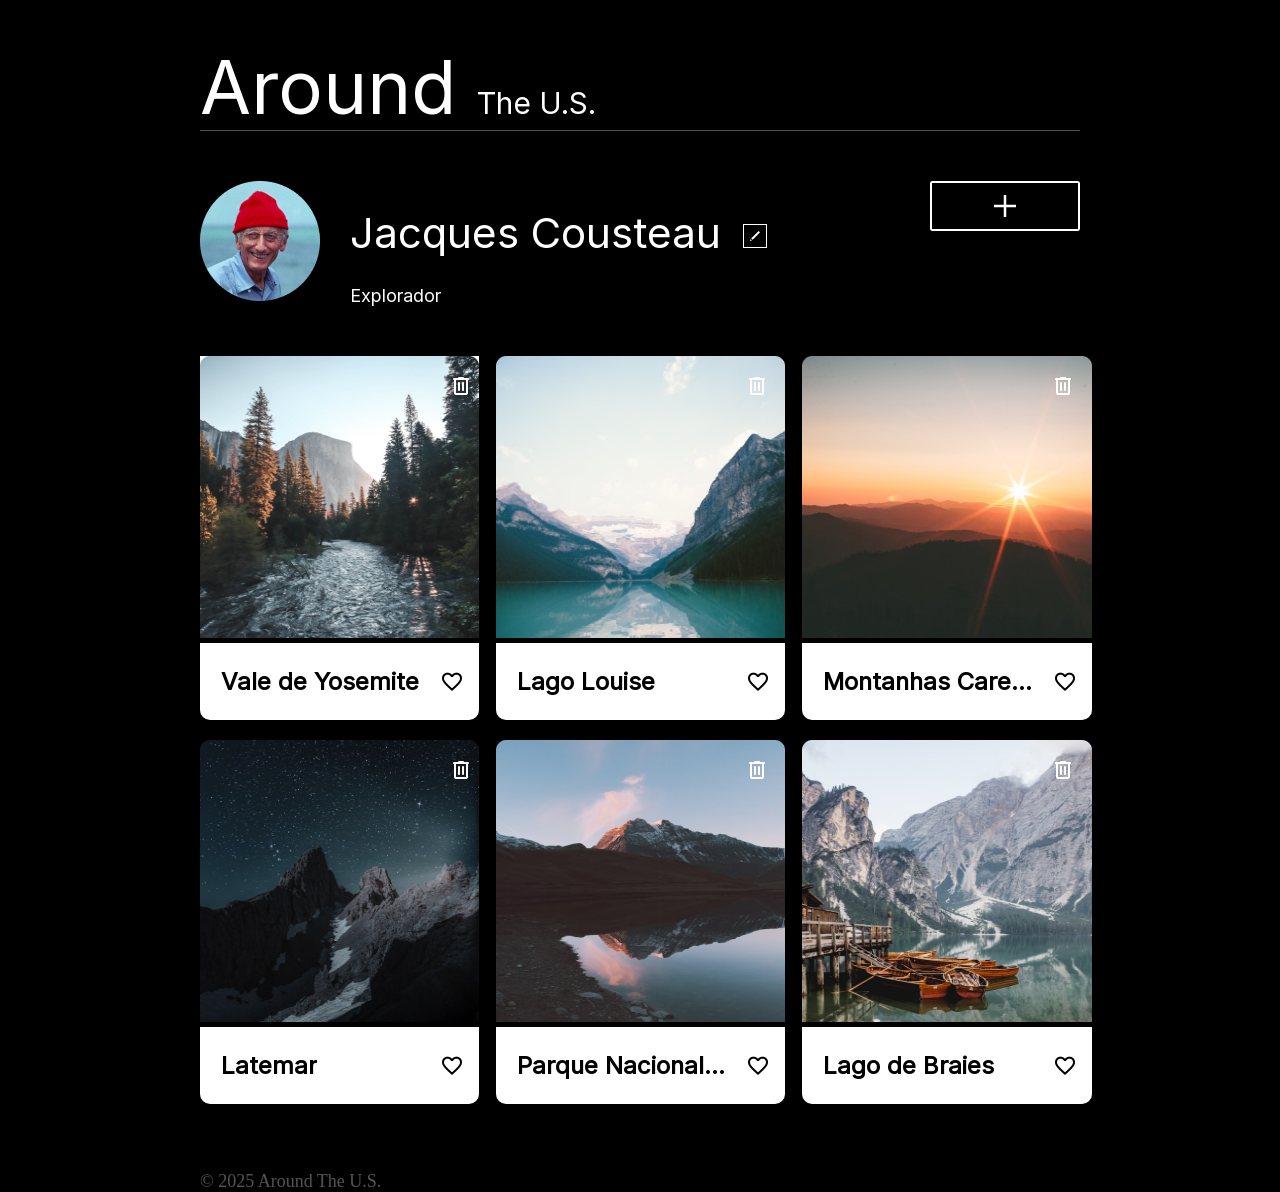
==== index.html @ 7159ba85 "novo" ====
<!DOCTYPE html>
<html lang="pt-BR">
  <head>
    <meta charset="UTF-8" />
    <meta name="viewport" content="width=device-width, initial-scale=1.0" />
    <meta name="description" content="projeto cinco" />
    <meta name="author" content="Maisa Santos De Lana" />
    <meta name="keywords" content="patria" />
    <title>Around the us</title>
    <link rel="stylesheet" href="./pages/index.css" />
    <link
      rel="stylesheet"
      href="https://fonts.googleapis.com/css2?family=Material+Symbols+Outlined:opsz,wght,FILL,GRAD@24,400,0,0&icon_names=favorite"
    />
    <link 
    href="https://fonts.googleapis.com/css2?family=Material+Symbols+Rounded:opsz,wght,FILL,GRAD@48,400,1,0" 
    rel="stylesheet"
    />
       
  </head>
  <body class="body">
    <div class="page">
      <header class="header">
        <span class="header__title">Around</span>
        <span class="header__subtitle">The U.S.</span>
      </header>
      <section class="profile">
        <div class="profile__content">
          <img
            class="profile__image"
            src="images/avatar.png"
            alt="Foto do perfil"
          >
          <div class="profile__information">
            <div class="profile__bio">
              <h1 class="profile__name">Jacques Cousteau</h1>
              <span class="profile__profession">Explorador</span>
            </div>
            <button type="button" class="profile__edit-button">
            <img
              class="profile__edit-icon"
              src="images/editbutton.png"
              alt="Editar"
            >
          </button>
          </div>
        </div>
        <img
          class="profile__add-button"
          src="images/addbutton.png"
          alt="Adicionar"
        >
      </section>
      <div class="gallery">
        <div class="gallery__item">
          <span class="delete material-symbols-rounded"> delete </span>
          <img
            class="gallery__image"
            src="images/valeyousemite.jpg"
            alt="imagem do Vale de yousemite"
          >
          <div class="gallery__image-item">
            <span class="gallery__image-name">Vale de Yosemite</span>
            <span class="material-symbols-outlined">favorite</span>
          </div>
        </div>
        <div class="gallery__item">
          <span class="delete material-symbols-rounded"> delete </span>
          <img
            class="gallery__image"
            src="images/lagolouise.png"
            alt="imagem do lago louise"
          >
          <div class="gallery__image-item">
            <span class="gallery__image-name">Lago Louise</span>
            <span class="material-symbols-outlined">favorite</span>
          </div>
        </div>
        <div class="gallery__item">
          <span class="delete material-symbols-rounded"> delete </span>
          <img
            class="gallery__image"
            src="images/montanhas.png"
            alt="imagem das montanhas care."
          >
          <div class="gallery__image-item">
            <span class="gallery__image-name">Montanhas Care...</span>
            <span class="material-symbols-outlined">favorite</span>
          </div>
        </div>
        <div class="gallery__item">
          <span class="delete material-symbols-rounded"> delete </span>
          <img
            class="gallery__image"
            src="images/latemar.png"
            alt="imagem de Latemar"
          >
          <div class="gallery__image-item">
            <span class="gallery__image-name">Latemar</span>
            <span class="material-symbols-outlined">favorite</span>
          </div>
        </div>
        <div class="gallery__item">
          <span class="delete material-symbols-rounded"> delete </span>
          <img
            class="gallery__image"
            src="images/parquenacional.png"
            alt="imagem do parque nacional"
          >
          <div class="gallery__image-item">
            <span class="gallery__image-name">Parque Nacional...</span>
            <span class="material-symbols-outlined">favorite</span>
          </div>
        </div>
        <div class="gallery__item">
          <span class="delete material-symbols-rounded"> delete </span>
          <img
            class="gallery__image"
            src="images/lagodebraies.png"
            alt="imagem do lago de braies"
          >
          <div class="gallery__image-item">
            <span class="gallery__image-name">Lago de Braies</span>
            <span class="material-symbols-outlined">favorite</span>
          </div>
        </div>
      </div>
      <section id="popup__profile" class="popup">
        <div class="popup__container">
          <h2 class="popup__title">Editar perfil</h2>
          <form class="popup__form" novalidate>
            <div class="popup__items">
            <input 
            type="text" 
            id="name" 
            placeholder="Nome" 
            class="popup__item" 
            minlength="2" 
            maxlength="40" 
            required
            >
            <span class="popup__item-error-message"></span>
          </div>
          <div class="popup__items">
            <input
              type="text"
              id="description"
              placeholder="Descrição"
              class="popup__item"
              minlength="2" 
              maxlength="200"
              required
            >
            <span class="popup__item-error-message"></span>
            </div>
            <button type="submit" class="popup__button">Salvar</button>
          </form>         
        </div>
        <button type="button" class="popup__button-close">
            <img class="popup__close-icon"
            src="images/closeicon.png"
            alt="botão para fechar"> 
          </button>
      </section>
      
      <section id="popup__gallery" class="popup">
        <div class="popup__container">
          <h2 class="popup__title">Nova local</h2>
          <form class="popup__form">
            <div class="popup__items">
            <input 
            type="text" 
            id="title_image" 
            placeholder="Titulo" 
            class="popup__item"
            minlength="2"
            maxlength="30"
            required>
            <span class="popup__item-error-message"></span>
            </div>
            <div class="popup__items">
            <input
              type="url"
              id="link_image"
              placeholder="Link de imagem"
              class="popup__item"
              required
            >
            <span class="popup__item-error-message"></span>
            </div>
            <button type="submit" class="popup__button">Criar</button>
          </form>         
        </div>
        <button type="button" class="popup__button-close">
            <img class="popup__close-icon"
            src="images/closeicon.png"
            alt="botão para fechar"> 
          </button>
      </section>

      <div id="area" class="popup popup--image">
        <div class="popup__image-content">
          <img class="popup__image-expand" src="images/lagolouise.png" alt="imagem do lago louise"/>
          <button type="button" class="popup__image-close">
            <img class="popup__close-icon"
            src="images/closeicon.png"
            alt="botão para fechar"> 
          </button>
          <span class="popup__image-footer">Lago Louise</span>
        </div>
      </div>

      <template id="gallery__template">
        <div class="gallery__item">
          <span class="delete material-symbols-rounded"> delete </span>
          <img  
            class="gallery__image"
            src="#"
            alt="#"
          >
          <div class="gallery__image-item">
            <span class="gallery__image-name">Lago de Braies</span>
            <span class="material-symbols-outlined">favorite</span>
          </div>
        </div>
      </template>

      <footer class="footer">&copy; 2025 Around The U.S.</footer>
    </div>

    <script src="./scripts/index.js"></script>
    <!-- <script src="./scripts/validator.js"></script> -->
  </body>
</html>
---- pages/index.css ----
@import url("../vendor/normalize.css");
@import url("../vendor/fonts.css");
@import url("../blocks/page.css");
@import url("../blocks/header.css");
@import url("../blocks/profile.css");
@import url("../blocks/gallery.css");
@import url("../blocks/footer.css");
@import url("../blocks/popup.css");
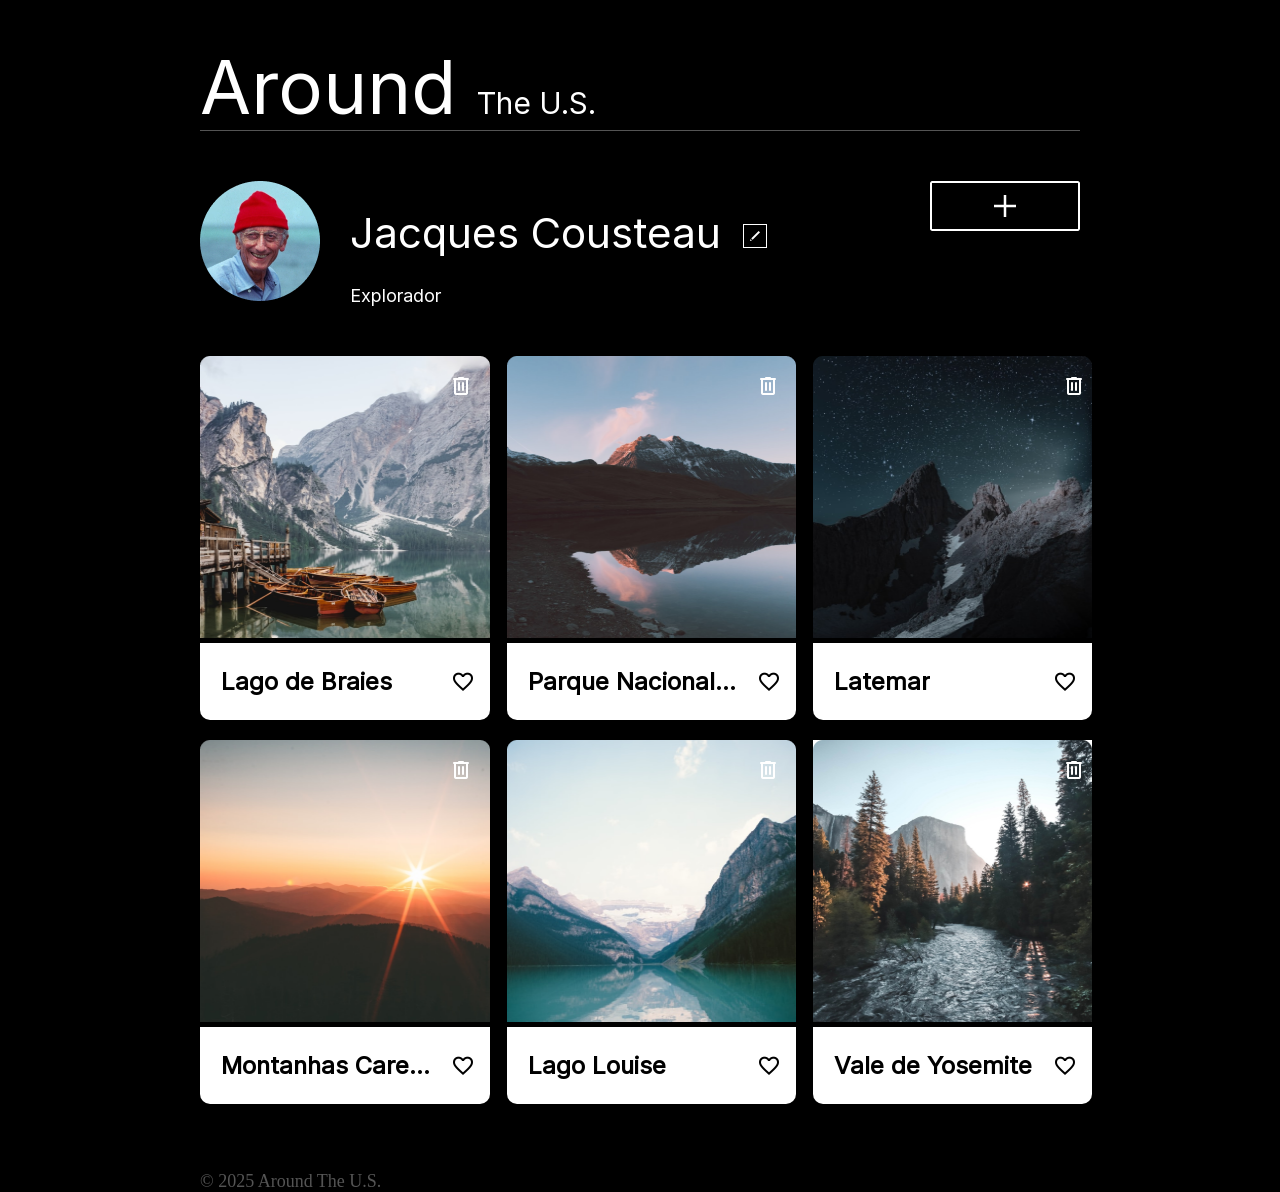
==== commit c0f02a68: "refatoração" ====
--- a/index.html
+++ b/index.html
@@ -52,7 +52,7 @@
         >
       </section>
       <div class="gallery">
-        <div class="gallery__item">
+        <!-- <div class="gallery__item">
           <span class="delete material-symbols-rounded"> delete </span>
           <img
             class="gallery__image"
@@ -123,12 +123,12 @@
             <span class="gallery__image-name">Lago de Braies</span>
             <span class="material-symbols-outlined">favorite</span>
           </div>
-        </div>
+        </div> -->
       </div>
       <section id="popup__profile" class="popup">
         <div class="popup__container">
           <h2 class="popup__title">Editar perfil</h2>
-          <form class="popup__form" novalidate>
+          <form class="popup__form">
             <div class="popup__items">
             <input 
             type="text" 
@@ -139,7 +139,7 @@
             maxlength="40" 
             required
             >
-            <span class="popup__item-error-message"></span>
+            <span class="popup__name-error"></span>
           </div>
           <div class="popup__items">
             <input
@@ -151,7 +151,7 @@
               maxlength="200"
               required
             >
-            <span class="popup__item-error-message"></span>
+            <span class="popup__description-error"></span>
             </div>
             <button type="submit" class="popup__button">Salvar</button>
           </form>         
@@ -166,27 +166,27 @@
       <section id="popup__gallery" class="popup">
         <div class="popup__container">
           <h2 class="popup__title">Nova local</h2>
-          <form class="popup__form">
+          <form class="popup__form" >
             <div class="popup__items">
             <input 
             type="text" 
-            id="title_image" 
+            id="image-title" 
             placeholder="Titulo" 
             class="popup__item"
             minlength="2"
             maxlength="30"
             required>
-            <span class="popup__item-error-message"></span>
+            <span class="popup__image-title-error"></span>
             </div>
             <div class="popup__items">
             <input
               type="url"
-              id="link_image"
+              id="image-link"
               placeholder="Link de imagem"
               class="popup__item"
               required
             >
-            <span class="popup__item-error-message"></span>
+            <span class="popup__image-link-error"></span>
             </div>
             <button type="submit" class="popup__button">Criar</button>
           </form>         
@@ -228,7 +228,8 @@
       <footer class="footer">&copy; 2025 Around The U.S.</footer>
     </div>
 
-    <script src="./scripts/index.js"></script>
-    <!-- <script src="./scripts/validator.js"></script> -->
+    <script type="module" src="./scripts/index.js"></script>
+    <script type="module" src="./scripts/utils.js"></script>
+    <script type="module" src="./scripts/formValidator.js"></script></script>
   </body>
 </html>
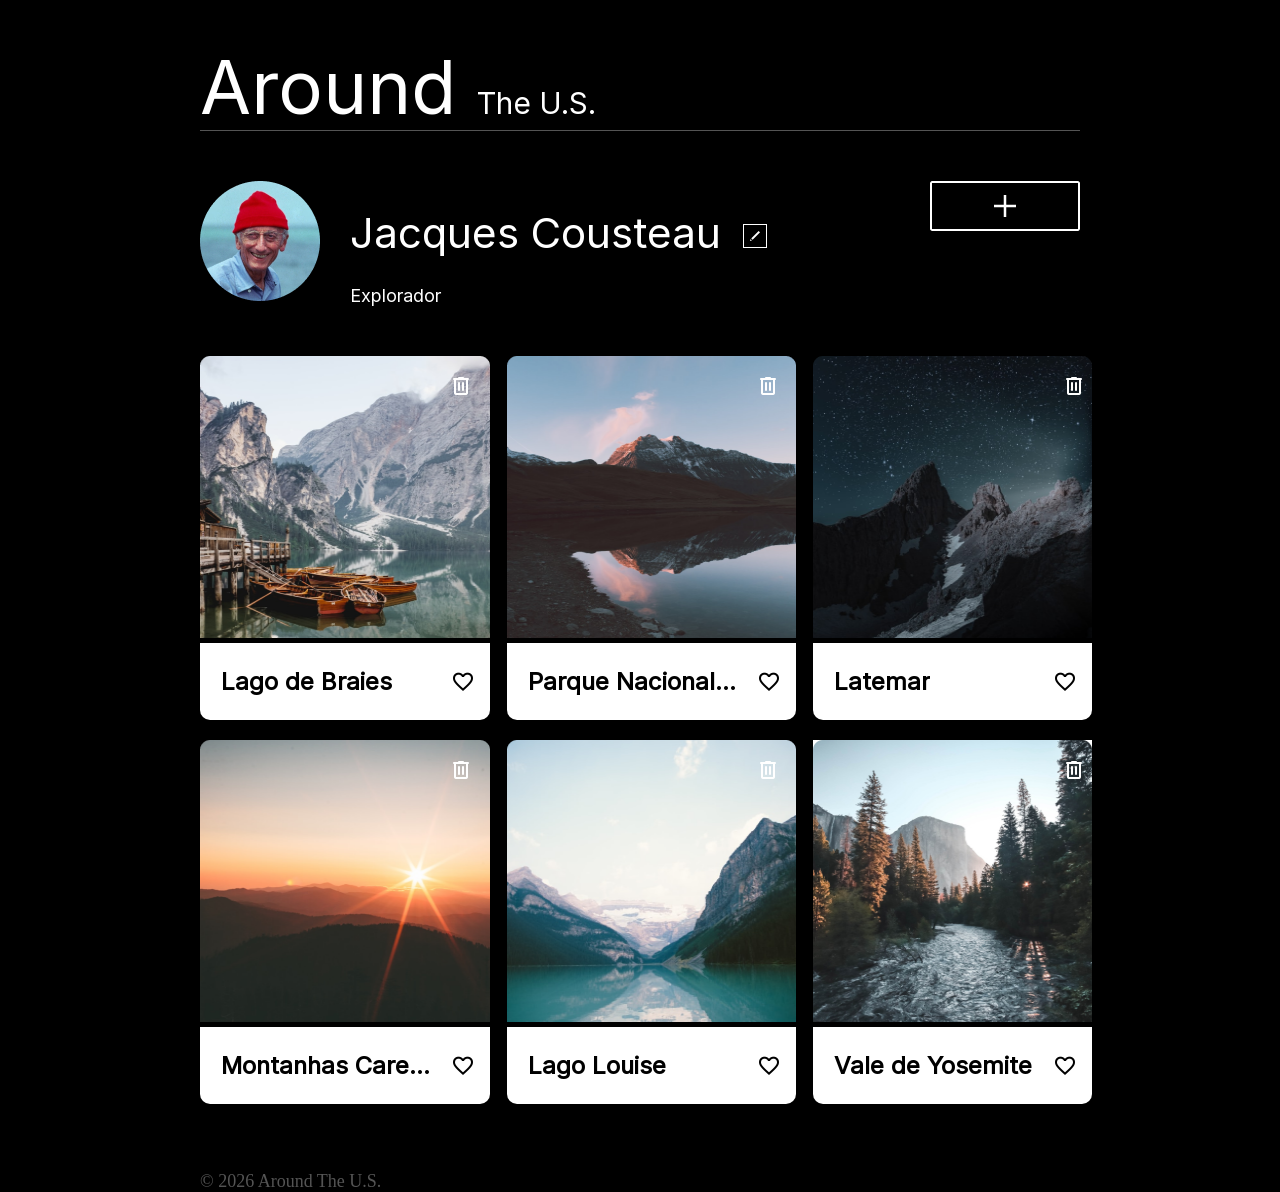
==== commit 713e20ea: "add class section" ====
--- a/index.html
+++ b/index.html
@@ -52,78 +52,6 @@
         >
       </section>
       <div class="gallery">
-        <!-- <div class="gallery__item">
-          <span class="delete material-symbols-rounded"> delete </span>
-          <img
-            class="gallery__image"
-            src="images/valeyousemite.jpg"
-            alt="imagem do Vale de yousemite"
-          >
-          <div class="gallery__image-item">
-            <span class="gallery__image-name">Vale de Yosemite</span>
-            <span class="material-symbols-outlined">favorite</span>
-          </div>
-        </div>
-        <div class="gallery__item">
-          <span class="delete material-symbols-rounded"> delete </span>
-          <img
-            class="gallery__image"
-            src="images/lagolouise.png"
-            alt="imagem do lago louise"
-          >
-          <div class="gallery__image-item">
-            <span class="gallery__image-name">Lago Louise</span>
-            <span class="material-symbols-outlined">favorite</span>
-          </div>
-        </div>
-        <div class="gallery__item">
-          <span class="delete material-symbols-rounded"> delete </span>
-          <img
-            class="gallery__image"
-            src="images/montanhas.png"
-            alt="imagem das montanhas care."
-          >
-          <div class="gallery__image-item">
-            <span class="gallery__image-name">Montanhas Care...</span>
-            <span class="material-symbols-outlined">favorite</span>
-          </div>
-        </div>
-        <div class="gallery__item">
-          <span class="delete material-symbols-rounded"> delete </span>
-          <img
-            class="gallery__image"
-            src="images/latemar.png"
-            alt="imagem de Latemar"
-          >
-          <div class="gallery__image-item">
-            <span class="gallery__image-name">Latemar</span>
-            <span class="material-symbols-outlined">favorite</span>
-          </div>
-        </div>
-        <div class="gallery__item">
-          <span class="delete material-symbols-rounded"> delete </span>
-          <img
-            class="gallery__image"
-            src="images/parquenacional.png"
-            alt="imagem do parque nacional"
-          >
-          <div class="gallery__image-item">
-            <span class="gallery__image-name">Parque Nacional...</span>
-            <span class="material-symbols-outlined">favorite</span>
-          </div>
-        </div>
-        <div class="gallery__item">
-          <span class="delete material-symbols-rounded"> delete </span>
-          <img
-            class="gallery__image"
-            src="images/lagodebraies.png"
-            alt="imagem do lago de braies"
-          >
-          <div class="gallery__image-item">
-            <span class="gallery__image-name">Lago de Braies</span>
-            <span class="material-symbols-outlined">favorite</span>
-          </div>
-        </div> -->
       </div>
       <section id="popup__profile" class="popup">
         <div class="popup__container">
@@ -166,7 +94,7 @@
       <section id="popup__gallery" class="popup">
         <div class="popup__container">
           <h2 class="popup__title">Nova local</h2>
-          <form class="popup__form" >
+          <form class="popup__form">
             <div class="popup__items">
             <input 
             type="text" 
@@ -225,11 +153,11 @@
         </div>
       </template>
 
-      <footer class="footer">&copy; 2025 Around The U.S.</footer>
+      <footer class="footer">&copy; 2026 Around The U.S.</footer>
     </div>
 
-    <script type="module" src="./scripts/index.js"></script>
+    <script type="module" src="./pages/index.js"></script>
+    <script type="module" src="./scripts/formValidator.js"></script>
     <script type="module" src="./scripts/utils.js"></script>
-    <script type="module" src="./scripts/formValidator.js"></script></script>
   </body>
 </html>
